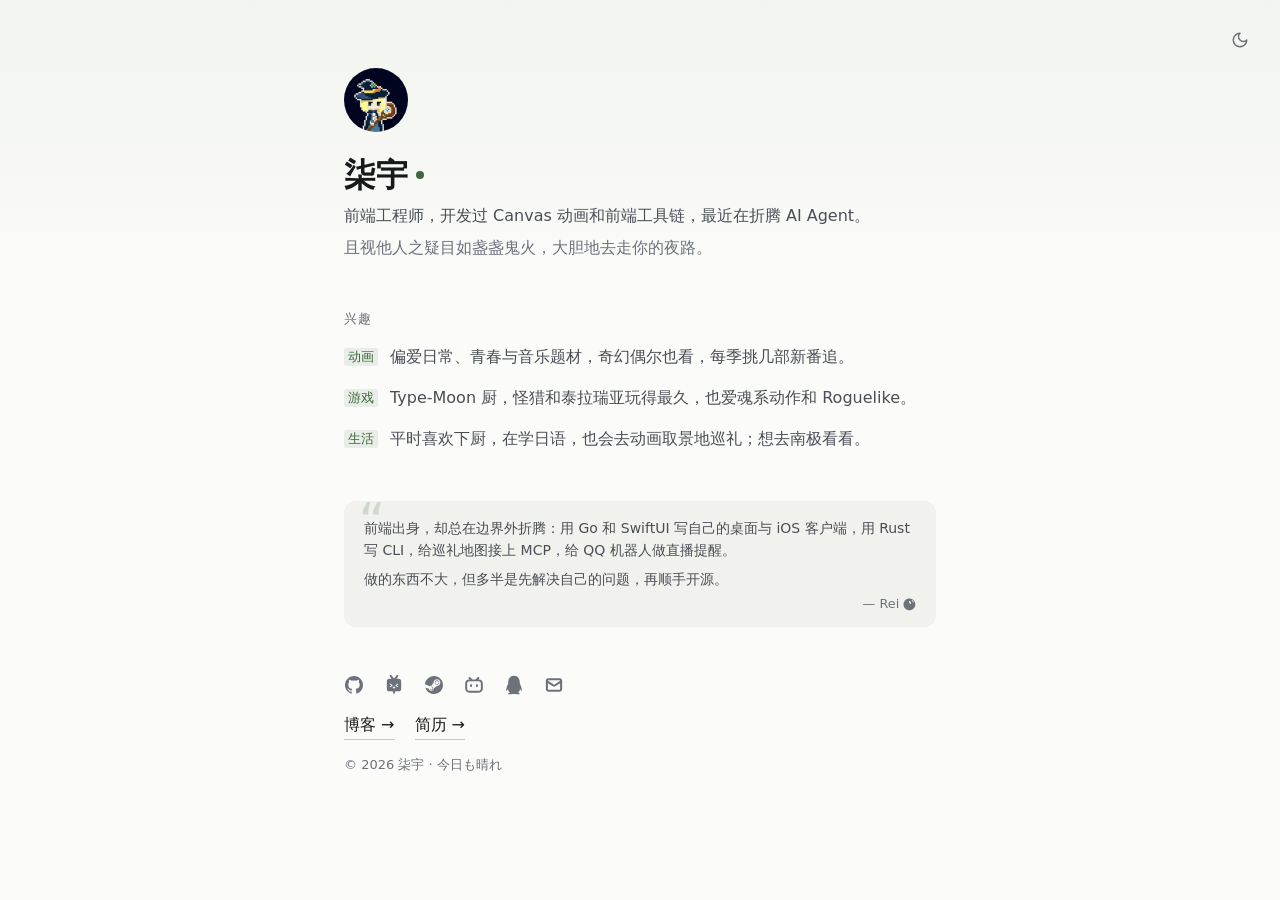
==== index.html @ 43c2dba2 "Sample the page bottom color for the iOS toolbar. Safari paints the home-indicator area from the doc" ====
<!DOCTYPE html>
<html lang="zh-Hans">
  <head>
    <meta charset="UTF-8" />
    <meta name="viewport" content="width=device-width, initial-scale=1.0, viewport-fit=cover" />
    <meta name="theme-color" content="#f1f4ef" media="(prefers-color-scheme: light)" />
    <meta name="theme-color" content="#111214" media="(prefers-color-scheme: dark)" />
    <meta name="color-scheme" content="light dark" />
    <script>
      (function () {
        var theme;
        try { theme = localStorage.getItem("theme"); } catch (error) {}
        if (theme !== "light" && theme !== "dark") {
          theme = window.matchMedia("(prefers-color-scheme: light)").matches ? "light" : "dark";
        }
        var root = document.documentElement;
        root.dataset.theme = theme;
        root.style.colorScheme = theme;
        root.style.backgroundColor = theme === "light" ? "#fbfbf9" : "#111214";
        var themeColor = theme === "light" ? "#f1f4ef" : "#111214";
        var metas = document.querySelectorAll('meta[name="theme-color"]');
        for (var i = 0; i < metas.length; i++) {
          if (i === 0) {
            metas[i].setAttribute("content", themeColor);
            metas[i].removeAttribute("media");
          } else {
            metas[i].parentNode.removeChild(metas[i]);
          }
        }
      })();
    </script>
    <title>柒宇</title>
    <meta name="description" content="柒宇，前端工程师。开发过 Canvas 动画和前端工具链，最近在折腾 AI Agent。" />
    <link rel="canonical" href="https://qiyuor2.me/" />
    <meta property="og:title" content="柒宇" />
    <meta property="og:site_name" content="柒宇" />
    <meta property="og:locale" content="zh_CN" />
    <meta property="og:description" content="柒宇，前端工程师。开发过 Canvas 动画和前端工具链，最近在折腾 AI Agent。" />
    <meta property="og:type" content="website" />
    <meta property="og:url" content="https://qiyuor2.me/" />
    <meta property="og:image" content="https://qiyuor2.me/avatar.webp" />
    <meta name="twitter:card" content="summary" />
    <meta name="twitter:title" content="柒宇" />
    <meta name="twitter:description" content="柒宇，前端工程师。开发过 Canvas 动画和前端工具链，最近在折腾 AI Agent。" />
    <script type="application/ld+json">
      {
        "@context": "https://schema.org",
        "@type": "Person",
        "name": "柒宇",
        "description": "柒宇，前端工程师。开发过 Canvas 动画和前端工具链，最近在折腾 AI Agent。",
        "url": "https://qiyuor2.me/",
        "image": "https://qiyuor2.me/avatar.webp",
        "sameAs": [
          "https://github.com/QiYuOr2",
          "https://blog.qiyuor2.me/",
          "https://bgm.tv/user/qiyuor2",
          "https://steamcommunity.com/id/qiyuor2/"
        ]
      }
    </script>
    <link rel="icon" href="/favicon.ico" sizes="any" />
    <link rel="icon" href="/favicon.svg" type="image/svg+xml" />
    <link rel="icon" href="/favicon-96x96.png" type="image/png" sizes="96x96" />
    <link rel="apple-touch-icon" href="/apple-touch-icon.png" />
    <link rel="manifest" href="/site.webmanifest" />
    <link rel="stylesheet" href="/style.css?v=13c25fbd" />
  </head>
  <body class="home">
    <a class="skip" href="#content">跳到内容</a>
    <button type="button" class="theme" id="theme-toggle" aria-label="切换颜色">
      <svg class="moon" viewBox="0 0 24 24" fill="none" stroke="currentColor" stroke-width="2" stroke-linecap="round" stroke-linejoin="round" aria-hidden="true"><path d="M12 3a6 6 0 0 0 9 9 9 9 0 1 1-9-9Z"/></svg>
      <svg class="sun" viewBox="0 0 24 24" fill="none" stroke="currentColor" stroke-width="2" stroke-linecap="round" stroke-linejoin="round" aria-hidden="true"><circle cx="12" cy="12" r="4"/><path d="M12 2v2M12 20v2M4.93 4.93l1.41 1.41M17.66 17.66l1.41 1.41M2 12h2M20 12h2M6.34 17.66l-1.41 1.41M19.07 4.93l-1.41 1.41"/></svg>
    </button>
    <main id="content">
      <header class="rise d1">
        <img class="avatar" src="/avatar.webp" width="64" height="64" alt="" />
        <h1 class="title">
          <span class="title-row">
            <button type="button" class="name" id="name-btn" aria-expanded="false" aria-controls="witch-note">柒宇</button>
            <span class="dot" aria-hidden="true"></span>
          </span>
          <span class="witch" id="witch-note" aria-hidden="true">暗之魔女 · 柒宇。半精灵，擅长水与冰魔法，经营一间酒馆。</span>
        </h1>
        <p class="intro">前端工程师，开发过 Canvas 动画和前端工具链，最近在折腾 AI Agent。</p>
        <p class="motto">且视他人之疑目如盏盏鬼火，大胆地去走你<span class="nw">的夜路。</span></p>
      </header>

      <section class="block rise d2" aria-labelledby="like-title">
        <h2 id="like-title">兴趣</h2>
        <div class="lines">
          <p><span class="pill">动画</span><span>偏爱日常、青春与音乐题材，奇幻偶尔也看，每季挑几部<span class="nw">新番追。</span></span></p>
          <p><span class="pill">游戏</span><span>Type-Moon 厨，怪猎和泰拉瑞亚玩得最久，也爱魂系动作和 Roguelike。</span></p>
          <p><span class="pill">生活</span><span>平时喜欢下厨，在学日语，也会去动画取景地巡礼；想去<span class="nw">南极看看。</span></span></p>
        </div>
      </section>

      <figure class="remark block rise d3">
        <blockquote>
          <p>前端出身，却总在边界外折腾：用 Go 和 SwiftUI 写自己的桌面与 iOS 客户端，用 Rust 写 CLI，给巡礼地图接上 MCP，给 QQ 机器人做<span class="nw">直播提醒。</span></p>
          <p>做的东西不大，但多半是先解决自己的问题，再<span class="nw">顺手开源。</span></p>
        </blockquote>
        <figcaption><span class="sig">— Rei<svg class="grok" role="img" aria-label="Grok Bot" title="Grok Bot" viewBox="-9.94 -9.94 248.41 248.41" width="1em" height="1em"><path fill="currentColor" fill-rule="evenodd" d="M228.54 114.27L228.3 106.8L227.56 99.36L226.35 91.98L224.65 84.7L222.48 77.54L219.84 70.54L216.76 63.73L213.23 57.14L209.28 50.79L204.93 44.71L200.18 38.93L195.07 33.47L189.61 28.36L183.83 23.61L177.76 19.26L171.41 15.31L164.81 11.78L158 8.7L151 6.06L143.85 3.89L136.56 2.2L129.19 0.98L121.74 0.24L114.27 0L106.8 0.24L99.36 0.98L91.98 2.2L84.7 3.89L77.54 6.06L70.54 8.7L63.73 11.78L57.14 15.31L50.79 19.26L44.71 23.61L38.93 28.36L33.47 33.47L28.36 38.93L23.61 44.71L19.26 50.79L15.31 57.14L11.78 63.73L8.7 70.54L6.06 77.54L3.89 84.7L2.2 91.98L0.98 99.36L0.24 106.8L0 114.27L0.24 121.74L0.98 129.19L2.2 136.56L3.89 143.85L6.06 151L8.7 158L11.78 164.81L15.31 171.41L19.26 177.76L23.61 183.83L28.36 189.61L33.47 195.07L38.93 200.18L44.71 204.93L50.79 209.28L57.14 213.23L63.73 216.76L70.54 219.84L77.54 222.48L84.7 224.65L91.98 226.35L99.36 227.56L106.8 228.3L114.27 228.54L121.74 228.3L129.19 227.56L136.56 226.35L143.85 224.65L151 222.48L158 219.84L164.81 216.76L171.41 213.23L177.76 209.28L183.83 204.93L189.61 200.18L195.07 195.07L200.18 189.61L204.93 183.83L209.28 177.76L213.23 171.41L216.76 164.81L219.84 158L222.48 151L224.65 143.85L226.35 136.56L227.56 129.19L228.3 121.74Z M117.27 48.29L120.55 48.54L123.71 49.36L126.68 50.73L129.27 52.71L131.35 55.19L133.04 57.99L134.50 60.90L135.93 63.83L137.35 66.77L138.75 69.70L140.14 72.65L141.49 75.62L142.81 78.60L144.09 81.60L145.33 84.61L146.51 87.65L147.37 90.80L147.52 94.05L146.87 97.26L145.41 100.21L143.25 102.69L140.54 104.57L137.47 105.77L134.21 106.24L130.95 105.98L127.83 105.02L124.98 103.43L122.53 101.27L120.59 98.66L119.08 95.78L117.80 92.79L116.55 89.77L115.26 86.77L113.95 83.80L112.60 80.82L111.24 77.87L109.85 74.92L108.43 71.98L106.90 69.10L105.43 66.20L104.26 63.16L103.83 59.93L104.36 56.70L105.83 53.77L108.06 51.34L110.86 49.63L114.00 48.62Z M163.02 26.08L165.72 26.76L168.34 27.92L170.83 29.45L173.19 31.24L175.38 33.27L177.38 35.49L179.22 37.86L180.93 40.30L182.60 42.80L184.23 45.29L185.85 47.81L187.43 50.34L188.95 52.90L190.46 55.47L191.91 58.07L193.32 60.68L194.68 63.31L195.99 65.97L197.07 68.69L197.74 71.48L197.94 74.25L197.38 76.81L195.69 78.59L193.17 79.03L190.48 78.45L187.88 77.20L185.48 75.49L183.30 73.47L181.37 71.18L179.69 68.70L178.21 66.13L176.82 63.51L175.43 60.87L174.01 58.26L172.56 55.67L171.07 53.10L169.53 50.54L167.97 48.00L166.36 45.48L164.72 42.98L163.04 40.51L161.32 38.06L159.68 35.56L158.39 32.90L157.79 30.12L158.41 27.61L160.40 26.20Z"/></svg></span></figcaption>
      </figure>

      <div class="rise d4">
        <nav class="social block" aria-label="联系方式">
        <a href="https://github.com/QiYuOr2" aria-label="GitHub" title="GitHub"><svg viewBox="-1.30 -1.08 26.60 26.60" aria-hidden="true" width="20" height="20"><path fill="currentColor" d="M12 .297c-6.63 0-12 5.373-12 12 0 5.303 3.438 9.8 8.205 11.385.6.113.82-.258.82-.577 0-.285-.01-1.04-.015-2.04-3.338.724-4.042-1.61-4.042-1.61C4.422 18.07 3.633 17.7 3.633 17.7c-1.087-.744.084-.729.084-.729 1.205.084 1.838 1.236 1.838 1.236 1.07 1.835 2.809 1.305 3.495.998.108-.776.417-1.305.76-1.605-2.665-.3-5.466-1.332-5.466-5.93 0-1.31.465-2.38 1.235-3.22-.135-.303-.54-1.523.105-3.176 0 0 1.005-.322 3.3 1.23.96-.267 1.98-.399 3-.405 1.02.006 2.04.138 3 .405 2.28-1.552 3.285-1.23 3.285-1.23.645 1.653.24 2.873.12 3.176.765.84 1.23 1.91 1.23 3.22 0 4.61-2.805 5.625-5.475 5.92.42.36.81 1.096.81 2.22 0 1.606-.015 2.896-.015 3.286 0 .315.21.69.825.57C20.565 22.092 24 17.592 24 12.297c0-6.627-5.373-12-12-12"/></svg></a>
        <a href="https://bgm.tv/user/qiyuor2" aria-label="Bangumi" title="Bangumi"><svg viewBox="2.25 1.58 19.50 19.50" aria-hidden="true" width="20" height="20">
  <path fill="currentColor" fill-rule="evenodd" d="M8.15 1.7a.9.9 0 0 1 1.25.16L12 5.05l2.6-3.19a.9.9 0 0 1 1.41 1.12L14.35 5.3h2.15A2.5 2.5 0 0 1 19 7.8v7.1a2.5 2.5 0 0 1-2.5 2.5h-3.15L12 20.85 10.65 17.4H7.5A2.5 2.5 0 0 1 5 14.9V7.8a2.5 2.5 0 0 1 2.5-2.5h2.15L7.99 2.98a.9.9 0 0 1 .16-1.28ZM7.55 10.15 9.35 11.7 7.55 13.25h1.35L10.7 11.7 8.9 10.15H7.55Zm7.55 0L13.3 11.7l1.8 1.55h1.35L14.65 11.7l1.8-1.55H15.1ZM10.55 13.15h2.9L12 15.35l-1.45-2.2Z"/>
</svg></a>
        <a href="https://steamcommunity.com/id/qiyuor2/" aria-label="Steam" title="Steam"><svg viewBox="-1.30 -1.19 26.60 26.60" aria-hidden="true" width="20" height="20"><path fill="currentColor" d="M11.979 0C5.678 0 .511 4.86.022 11.037l6.432 2.658c.545-.371 1.203-.59 1.912-.59.063 0 .125.004.188.006l2.861-4.142V8.91c0-2.495 2.028-4.524 4.524-4.524 2.494 0 4.524 2.031 4.524 4.527s-2.03 4.525-4.524 4.525h-.105l-4.076 2.911c0 .052.004.105.004.159 0 1.875-1.515 3.396-3.39 3.396-1.635 0-3.016-1.173-3.331-2.727L.436 15.27C1.862 20.307 6.486 24 11.979 24c6.627 0 11.999-5.373 11.999-12S18.605 0 11.979 0zM7.54 18.21l-1.473-.61c.262.543.714.999 1.314 1.25 1.297.539 2.793-.076 3.332-1.375.263-.63.264-1.319.005-1.949s-.75-1.121-1.377-1.383c-.624-.26-1.29-.249-1.878-.03l1.523.63c.956.4 1.409 1.5 1.009 2.455-.397.957-1.497 1.41-2.454 1.012H7.54zm11.415-9.303c0-1.662-1.353-3.015-3.015-3.015-1.665 0-3.015 1.353-3.015 3.015 0 1.665 1.35 3.015 3.015 3.015 1.663 0 3.015-1.35 3.015-3.015zm-5.273-.005c0-1.252 1.013-2.266 2.265-2.266 1.249 0 2.266 1.014 2.266 2.266 0 1.251-1.017 2.265-2.266 2.265-1.253 0-2.265-1.014-2.265-2.265z"/></svg></a>
        <a href="https://space.bilibili.com/10980643" aria-label="Bilibili" title="Bilibili"><svg viewBox="-1.64 -1.41 27.27 27.27" aria-hidden="true" width="20" height="20"><path fill="currentColor" d="M17.813 4.653h.854c1.51.054 2.769.578 3.773 1.574 1.004.995 1.524 2.249 1.56 3.76v7.36c-.036 1.51-.556 2.769-1.56 3.773s-2.262 1.524-3.773 1.56H5.333c-1.51-.036-2.769-.556-3.773-1.56S.036 18.858 0 17.347v-7.36c.036-1.511.556-2.765 1.56-3.76 1.004-.996 2.262-1.52 3.773-1.574h.774l-1.174-1.12a1.234 1.234 0 0 1-.373-.906c0-.356.124-.658.373-.907l.027-.027c.267-.249.573-.373.92-.373.347 0 .653.124.92.373L9.653 4.44c.071.071.134.142.187.213h4.267a.836.836 0 0 1 .16-.213l2.853-2.747c.267-.249.573-.373.92-.373.347 0 .662.151.929.4.267.249.391.551.391.907 0 .355-.124.657-.373.906zM5.333 7.24c-.746.018-1.373.276-1.88.773-.506.498-.769 1.13-.786 1.894v7.52c.017.764.28 1.395.786 1.893.507.498 1.134.756 1.88.773h13.334c.746-.017 1.373-.275 1.88-.773.506-.498.769-1.129.786-1.893v-7.52c-.017-.765-.28-1.396-.786-1.894-.507-.497-1.134-.755-1.88-.773zM8 11.107c.373 0 .684.124.933.373.25.249.383.569.4.96v1.173c-.017.391-.15.711-.4.96-.249.25-.56.374-.933.374s-.684-.125-.933-.374c-.25-.249-.383-.569-.4-.96V12.44c0-.373.129-.689.386-.947.258-.257.574-.386.947-.386zm8 0c.373 0 .684.124.933.373.25.249.383.569.4.96v1.173c-.017.391-.15.711-.4.96-.249.25-.56.374-.933.374s-.684-.125-.933-.374c-.25-.249-.383-.569-.4-.96V12.44c.017-.391.15-.711.4-.96.249-.249.56-.373.933-.373Z"/></svg></a>
        <a href="http://wpa.qq.com/msgrd?v=3&amp;uin=1176281967&amp;site=qq&amp;menu=yes" aria-label="QQ" title="QQ"><svg viewBox="-0.92 -0.81 25.84 25.84" aria-hidden="true" width="20" height="20"><path fill="currentColor" d="M21.395 15.035a40 40 0 0 0-.803-2.264l-1.079-2.695c.001-.032.014-.562.014-.836C19.526 4.632 17.351 0 12 0S4.474 4.632 4.474 9.241c0 .274.013.804.014.836l-1.08 2.695a39 39 0 0 0-.802 2.264c-1.021 3.283-.69 4.643-.438 4.673.54.065 2.103-2.472 2.103-2.472 0 1.469.756 3.387 2.394 4.771-.612.188-1.363.479-1.845.835-.434.32-.379.646-.301.778.343.578 5.883.369 7.482.189 1.6.18 7.14.389 7.483-.189.078-.132.132-.458-.301-.778-.483-.356-1.233-.646-1.846-.836 1.637-1.384 2.393-3.302 2.393-4.771 0 0 1.563 2.537 2.103 2.472.251-.03.581-1.39-.438-4.673"/></svg></a>
        <a href="mailto:qiyuor2@gmail.com" aria-label="邮箱" title="邮箱"><svg viewBox="-2.05 -2.05 28.10 28.10" fill="none" stroke="currentColor" stroke-width="2.9" stroke-linecap="round" stroke-linejoin="round" aria-hidden="true" width="20" height="20"><rect width="20" height="16" x="2" y="4" rx="2"/><path d="m22 7-8.97 5.7a1.94 1.94 0 0 1-2.06 0L2 7"/></svg></a>
        </nav>
        <p class="to-resume"><a href="https://blog.qiyuor2.me/">博客 <span class="go" aria-hidden="true">→</span></a><a href="/resume">简历 <span class="go" aria-hidden="true">→</span></a></p>
      </div>

      <footer class="colophon">© 2026 柒宇 · 今日も晴れ</footer>
    </main>
    <script src="/theme.js?v=01987bfe"></script>
    <script>
      (function () {
        var btn = document.getElementById("name-btn");
        var note = document.getElementById("witch-note");
        if (!btn || !note) return;
        btn.addEventListener("click", function () {
          var open = btn.getAttribute("aria-expanded") !== "true";
          btn.setAttribute("aria-expanded", open ? "true" : "false");
          note.setAttribute("aria-hidden", open ? "false" : "true");
        });
      })();
    </script>
  </body>
</html>
---- style.css ----
:root {
  color-scheme: light dark;
  --bg: #fbfbf9;
  --bg-top: #f1f4ef;
  --fg-deep: #18191b;
  --fg: #4a4e55;
  --fg-muted: #6c717a;
  --fg-faint: #c4c7cc;
  --surface: #f1f1ee;
  --accent: #3b693d;
  --accent-soft: #3b693d1f;
  --font-sans: ui-sans-serif, system-ui, -apple-system, "Segoe UI", Roboto,
    "PingFang SC", "Hiragino Sans GB", "Microsoft YaHei", "Noto Sans CJK SC",
    "Source Han Sans SC", sans-serif, "Apple Color Emoji", "Segoe UI Emoji",
    "Segoe UI Symbol", "Noto Color Emoji";
  --font-mono: ui-monospace, "SF Mono", "Cascadia Code", "JetBrains Mono",
    Consolas, monospace;
  --section: 48px;
}

[data-theme="dark"] {
  color-scheme: dark;
  --bg: #111214;
  --bg-top: #111214;
  --fg-deep: #ececee;
  --fg: #b4b8bf;
  --fg-muted: #7d828b;
  --fg-faint: #3a3d42;
  --surface: #1b1d20;
  --accent: #6fa776;
  --accent-soft: #6fa77633;
}

@media (prefers-color-scheme: dark) {
  :root:not([data-theme="light"]) {
    color-scheme: dark;
    --bg: #111214;
    --bg-top: #111214;
    --fg-deep: #ececee;
    --fg: #b4b8bf;
    --fg-muted: #7d828b;
    --fg-faint: #3a3d42;
    --surface: #1b1d20;
    --accent: #6fa776;
    --accent-soft: #6fa77633;
  }
}

* {
  box-sizing: border-box;
}

html {
  background-color: var(--bg);
  background-image: none;
  min-height: 100%;
  text-rendering: optimizeLegibility;
  -webkit-font-smoothing: antialiased;
}

body {
  margin: 0;
  min-height: 100vh;
  min-height: 100dvh;
  padding:
    env(safe-area-inset-top)
    env(safe-area-inset-right)
    env(safe-area-inset-bottom)
    env(safe-area-inset-left);
  background-color: var(--bg);
  background-image: none;
  color: var(--fg);
  font-family: var(--font-sans);
  font-size: 16px;
  font-weight: 400;
  line-height: 1.75;
  position: relative;
  z-index: 0;
}

body::before {
  content: "";
  position: fixed;
  z-index: -1;
  left: 0;
  right: 0;
  top: calc(-100px - env(safe-area-inset-top));
  bottom: calc(-100px - env(safe-area-inset-bottom));
  pointer-events: none;
  background-color: var(--bg);
  background-image: linear-gradient(
    to bottom,
    var(--bg-top) 0,
    var(--bg-top) calc(100px + env(safe-area-inset-top)),
    var(--bg) calc(380px + env(safe-area-inset-top))
  );
  background-repeat: no-repeat;
}

h1,
h2,
h3,
p,
figure,
blockquote,
ul,
ol {
  margin: 0;
  padding: 0;
}

ul,
ol {
  list-style: none;
}

h1,
h2,
h3,
button {
  font-family: inherit;
}

button {
  border-style: none;
  background: none;
  color: inherit;
  padding: 0;
  cursor: pointer;
}

img {
  border-style: none;
  max-width: 100%;
}

::selection {
  background: var(--accent);
  color: var(--bg);
}

:focus:not(:focus-visible) {
  outline: none;
}

:focus-visible {
  outline: 2px solid var(--accent);
  outline-offset: 3px;
  border-radius: 4px;
}

a {
  color: var(--fg-deep);
  text-decoration: none;
  border-bottom: 1px solid var(--fg-faint);
  transition: border-bottom-color 0.2s;
}

a:hover {
  border-bottom-color: var(--accent);
}

a svg {
  width: 18px;
  height: 18px;
}

.ext {
  display: inline-block;
  width: 12px;
  height: 12px;
  margin-left: 2px;
  color: var(--fg-muted);
  vertical-align: -1px;
}

.skip {
  position: absolute;
  left: calc(24px + env(safe-area-inset-left));
  top: env(safe-area-inset-top);
  z-index: 3;
  padding: 8px 12px;
  background: var(--bg);
  color: var(--fg-deep);
  transform: translateY(-120%);
}

.skip:focus {
  transform: none;
}

.theme {
  position: absolute;
  top: calc(24px + env(safe-area-inset-top));
  right: calc(24px + env(safe-area-inset-right));
  z-index: 3;
  display: grid;
  place-items: center;
  width: 32px;
  height: 32px;
  border-radius: 8px;
  color: var(--fg-muted);
}

.theme:hover {
  background: var(--surface);
}

.theme svg {
  width: 18px;
  height: 18px;
  display: block;
}

[data-theme="light"] .theme .sun,
[data-theme="dark"] .theme .moon {
  display: none;
}

main {
  width: min(640px, 100%);
  margin: 0 auto;
  padding: 64px 24px;
}

.home main {
  padding-top: 68px;
  padding-bottom: 24px;
}

.home {
  --section: 48px;
}

.home .intro {
  margin-top: 8px;
}

.home .motto {
  margin-top: 4px;
}

.home .lines p + p {
  margin-top: 13px;
}

.home h2 {
  margin-bottom: 14px;
}

.nw {
  white-space: nowrap;
}

.home .to-resume {
  margin-top: 16px;
}

.home .colophon {
  margin-top: 16px;
}

.avatar {
  display: block;
  width: 64px;
  height: 64px;
  margin-bottom: 24px;
  border-radius: 50%;
  object-fit: cover;
}

.title {
  color: var(--fg-deep);
  font-size: 32px;
  font-weight: 700;
  line-height: 1.2;
}

.title-row {
  display: inline-flex;
  align-items: center;
  gap: 8px;
}

.dot {
  width: 8px;
  height: 8px;
  border-radius: 50%;
  background: var(--accent);
  flex: none;
}

.name {
  color: inherit;
  font: inherit;
  letter-spacing: inherit;
}

.witch {
  display: block;
  height: 0;
  overflow: hidden;
  opacity: 0;
  color: var(--fg-muted);
  font-size: 14px;
  font-weight: 400;
  line-height: 1.6;
}

.title:hover .witch,
.title:focus-within .witch,
.title:has([aria-expanded="true"]) .witch {
  height: auto;
  margin-top: 8px;
  opacity: 1;
}

.intro {
  margin-top: 12px;
  color: var(--fg);
}

.motto {
  margin-top: 8px;
  color: var(--fg-muted);
}

.block {
  margin-top: var(--section);
}

h2,
.label {
  margin-bottom: 12px;
  color: var(--fg-muted);
  font-size: 13px;
  font-weight: 500;
  line-height: 1.4;
  letter-spacing: 0.04em;
}

.lines p {
  display: grid;
  grid-template-columns: auto minmax(0, 1fr);
  column-gap: 12px;
  align-items: start;
  line-height: 1.75;
}

.lines p + p {
  margin-top: 8px;
}

.lines .pill {
  display: inline-block;
  justify-self: start;
  align-self: start;
  margin-top: 5px;
  padding: 1px 4px;
  border-radius: 2px;
  background: #3b693d17;
  color: #3b693d;
  font-size: 13px;
  font-weight: 500;
  line-height: 1.3;
}

[data-theme="dark"] .lines .pill {
  background: #6fa7762e;
  color: #6fa776;
}

.remark {
  position: relative;
  padding: 16px 20px;
  border-radius: 12px;
  background: var(--surface);
  color: var(--fg);
  font-size: 14px;
  line-height: 1.6;
}

.remark::before {
  content: "“";
  position: absolute;
  top: -0.08em;
  left: 0.28em;
  color: var(--accent);
  opacity: 0.18;
  font-size: 3.25rem;
  line-height: 1;
  pointer-events: none;
  user-select: none;
}

.remark p {
  line-break: strict;
  text-spacing-trim: space-all;
  hanging-punctuation: first last;
}

.remark p + p {
  margin-top: 0.45em;
}

.remark figcaption {
  margin-top: 8px;
  color: var(--fg-muted);
  font-family: inherit;
  font-size: 0.8rem;
  line-height: 1;
  text-align: right;
}

.remark .sig {
  display: inline-flex;
  align-items: center;
  gap: 4px;
}

.remark .grok {
  display: block;
  width: 1em;
  height: 1em;
  flex: none;
  color: inherit;
}

.social {
  display: flex;
  flex-wrap: wrap;
  align-items: center;
  gap: 20px;
}

.social a {
  position: relative;
  display: grid;
  place-items: center;
  width: 20px;
  height: 20px;
  color: var(--fg-muted);
  border-bottom-style: none;
  line-height: 0;
  transition: color 0.2s;
}

.social a::after {
  content: "";
  position: absolute;
  inset: -8px;
}

.social a:hover {
  color: var(--fg-deep);
}

.social svg {
  width: 20px;
  height: 20px;
  display: block;
}

.to-resume {
  display: flex;
  flex-wrap: wrap;
  align-items: baseline;
  gap: 8px 20px;
  margin-top: 24px;
}

.go {
  display: inline-block;
}

.backline {
  margin-bottom: 16px;
}

.resume {
  --section: 60px;
}

.resume .mast {
  margin-bottom: var(--section);
}

.resume .mast-name {
  color: var(--fg-deep);
  font-size: 32px;
  font-weight: 700;
  line-height: 1.2;
}

.resume .role {
  margin-top: 6px;
  color: var(--fg);
  font-size: 16px;
  line-height: 1.5;
}

.resume .section-head {
  display: flex;
  align-items: center;
  gap: 8px;
  margin-bottom: 16px;
}

.resume .section h2 {
  display: flex;
  align-items: center;
  gap: 8px;
  margin-bottom: 16px;
  font-size: 12px;
  font-weight: 600;
  letter-spacing: 0.16em;
}

.resume .section-head h2 {
  margin-bottom: 0;
}

.resume .hint {
  margin: 0;
  color: var(--fg-muted);
  font-size: 12px;
  font-weight: 400;
  line-height: 1.4;
}

.resume .section h2::before {
  content: "";
  width: 6px;
  height: 6px;
  border-radius: 50%;
  background: var(--accent);
  flex: none;
}

.page-title {
  margin-bottom: var(--section);
  color: var(--fg-deep);
  font-size: 24px;
  font-weight: 700;
  line-height: 1.3;
}

.section + .section {
  margin-top: var(--section);
}

.chips {
  display: flex;
  flex-wrap: wrap;
  gap: 8px;
}

.chips li {
  display: inline-flex;
  align-items: center;
  gap: 6px;
  padding: 3px 10px;
  border-radius: 6px;
  background: var(--surface);
  color: var(--fg);
  font-size: 14px;
  line-height: 1.6;
}

.mark {
  width: 14px;
  height: 14px;
  flex: none;
  color: var(--brand, currentColor);
}

[data-theme="dark"] .mark.ink {
  color: inherit;
}

.item + .item {
  margin-top: 20px;
}

.item-head {
  display: flex;
  align-items: baseline;
  justify-content: space-between;
  gap: 16px;
}

.item h3 {
  flex: 1;
  min-width: 0;
  color: var(--fg-deep);
  font-size: 16px;
  font-weight: 600;
  line-height: 1.5;
}

.item h3 a {
  font-weight: inherit;
}

.item time {
  flex: none;
  color: var(--fg-muted);
  font-family: var(--font-mono);
  font-size: 13px;
  font-variant-numeric: tabular-nums;
  line-height: 1.4;
  white-space: nowrap;
}

.item-desc,
.item-meta {
  margin-top: 4px;
  font-size: 14px;
  line-height: 1.65;
  line-break: strict;
}

.item-desc {
  color: var(--fg);
}

.item-meta {
  color: var(--fg-muted);
  font-size: 13px;
}

.points {
  margin-top: 12px;
}

.points li {
  position: relative;
  margin-top: 8px;
  padding-left: 14px;
  color: var(--fg);
  font-size: 14px;
  line-height: 1.65;
  line-break: strict;
}

.points li::before {
  content: "·";
  position: absolute;
  left: 0;
  color: var(--fg-faint);
}

.points.scan li {
  display: grid;
  grid-template-columns: 6em minmax(0, 1fr);
  column-gap: 12px;
  align-items: baseline;
}

.points.scan .k {
  color: var(--fg-deep);
  font-weight: 600;
  white-space: nowrap;
}

.more {
  margin-top: 24px;
}

.miss .intro {
  margin-top: 12px;
}

.miss .backline {
  margin-top: 24px;
  margin-bottom: 0;
}

.colophon {
  margin-top: var(--section);
  color: var(--fg-muted);
  font-size: 13px;
  line-height: 1.4;
}

::view-transition-old(root),
::view-transition-new(root) {
  animation: none;
  mix-blend-mode: normal;
}

::view-transition-old(root) {
  z-index: 1;
}

::view-transition-new(root) {
  z-index: 2;
}

@media (prefers-reduced-motion: no-preference) {
  .avatar {
    transition: transform 200ms ease;
  }

  .avatar:hover {
    transform: rotate(-6deg);
  }

  .go {
    transition: transform 0.2s;
  }

  .to-resume a:hover .go {
    transform: translateX(2px);
  }

  .home .rise {
    animation: rise 400ms ease both;
  }

  .home .rise.d2 {
    animation-delay: 60ms;
  }

  .home .rise.d3 {
    animation-delay: 120ms;
  }

  .home .rise.d4 {
    animation-delay: 180ms;
  }
}

@keyframes rise {
  from {
    opacity: 0;
    transform: translateY(8px);
  }

  to {
    opacity: 1;
    transform: translateY(0);
  }
}

@media (max-width: 480px) {
  main {
    padding-left: 20px;
    padding-right: 20px;
  }

  .home main {
    padding-top: 64px;
  }

  .home .lines p {
    column-gap: 10px;
  }

  .home .lines p + p {
    margin-top: 10px;
  }

  .home h2 {
    margin-bottom: 12px;
  }

  .title,
  .resume .mast-name {
    font-size: 28px;
  }

  .item-head {
    flex-direction: column;
    align-items: flex-start;
    gap: 4px;
  }
}

@media (prefers-reduced-motion: reduce) {
  .home .rise,
  .avatar,
  .go,
  a,
  .social a {
    animation: none;
    transition: none;
  }
}
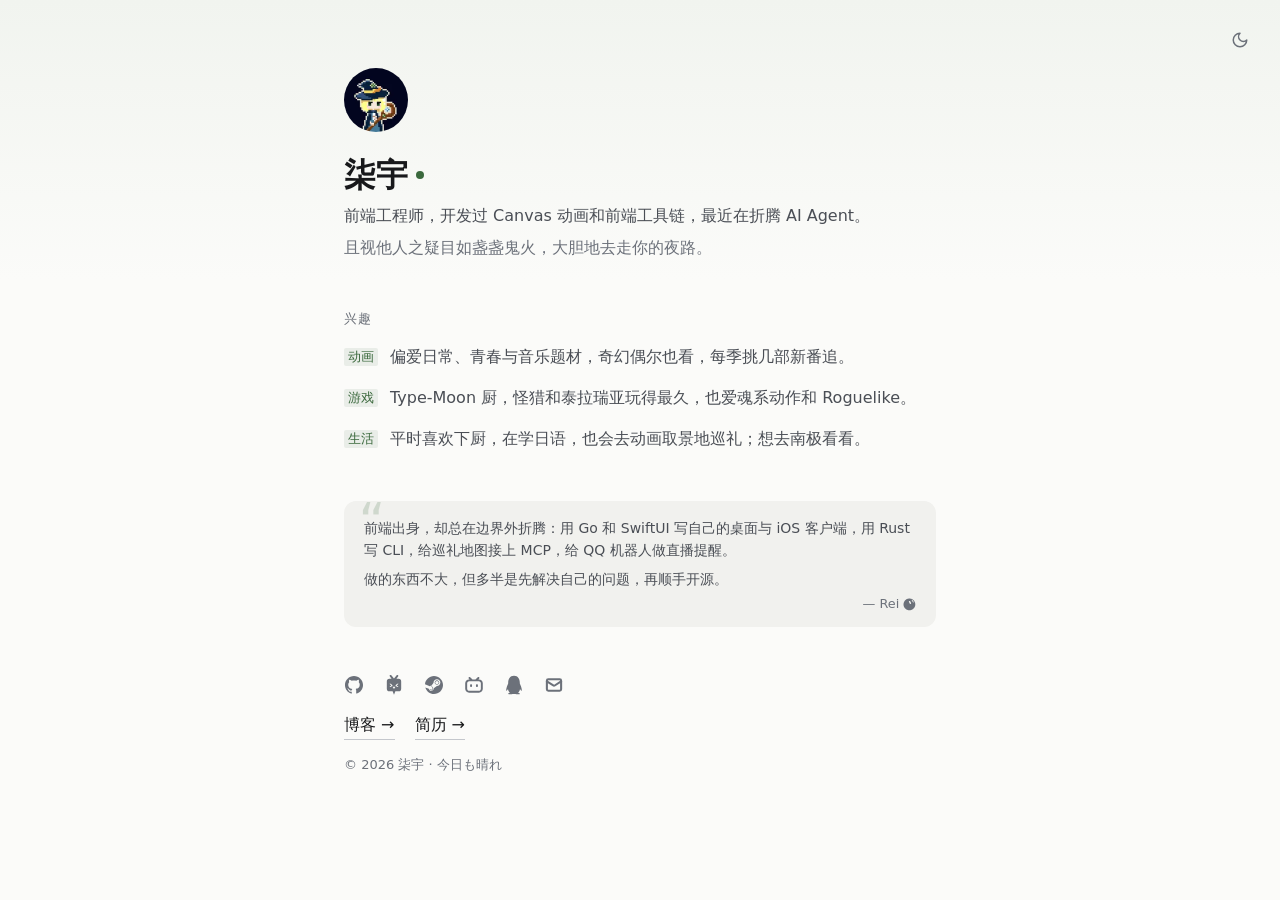
==== commit f1784c5e: "Paint the safe-area gradient on the root element. Co-authored-by: 七宇 <qiyuor2@gmail.com>" ====
--- a/index.html
+++ b/index.html
@@ -63,7 +63,7 @@
     <link rel="icon" href="/favicon-96x96.png" type="image/png" sizes="96x96" />
     <link rel="apple-touch-icon" href="/apple-touch-icon.png" />
     <link rel="manifest" href="/site.webmanifest" />
-    <link rel="stylesheet" href="/style.css?v=13c25fbd" />
+    <link rel="stylesheet" href="/style.css?v=a69ede21" />
   </head>
   <body class="home">
     <a class="skip" href="#content">跳到内容</a>
@@ -118,7 +118,7 @@
 
       <footer class="colophon">© 2026 柒宇 · 今日も晴れ</footer>
     </main>
-    <script src="/theme.js?v=01987bfe"></script>
+    <script src="/theme.js?v=4a898404"></script>
     <script>
       (function () {
         var btn = document.getElementById("name-btn");
--- a/style.css
+++ b/style.css
@@ -51,9 +51,15 @@
 }
 
 html {
-  background-color: var(--bg);
-  background-image: none;
   min-height: 100%;
+  background: linear-gradient(
+      to bottom,
+      var(--bg-top) 0,
+      var(--bg) 280px,
+      var(--bg) 100%
+    )
+    no-repeat,
+    var(--bg);
   text-rendering: optimizeLegibility;
   -webkit-font-smoothing: antialiased;
 }
@@ -61,40 +67,19 @@
 body {
   margin: 0;
   min-height: 100vh;
-  min-height: 100dvh;
+  min-height: 100svh;
   padding:
     env(safe-area-inset-top)
     env(safe-area-inset-right)
     env(safe-area-inset-bottom)
     env(safe-area-inset-left);
-  background-color: var(--bg);
-  background-image: none;
+  background: transparent;
   color: var(--fg);
   font-family: var(--font-sans);
   font-size: 16px;
   font-weight: 400;
   line-height: 1.75;
   position: relative;
-  z-index: 0;
-}
-
-body::before {
-  content: "";
-  position: fixed;
-  z-index: -1;
-  left: 0;
-  right: 0;
-  top: calc(-100px - env(safe-area-inset-top));
-  bottom: calc(-100px - env(safe-area-inset-bottom));
-  pointer-events: none;
-  background-color: var(--bg);
-  background-image: linear-gradient(
-    to bottom,
-    var(--bg-top) 0,
-    var(--bg-top) calc(100px + env(safe-area-inset-top)),
-    var(--bg) calc(380px + env(safe-area-inset-top))
-  );
-  background-repeat: no-repeat;
 }
 
 h1,
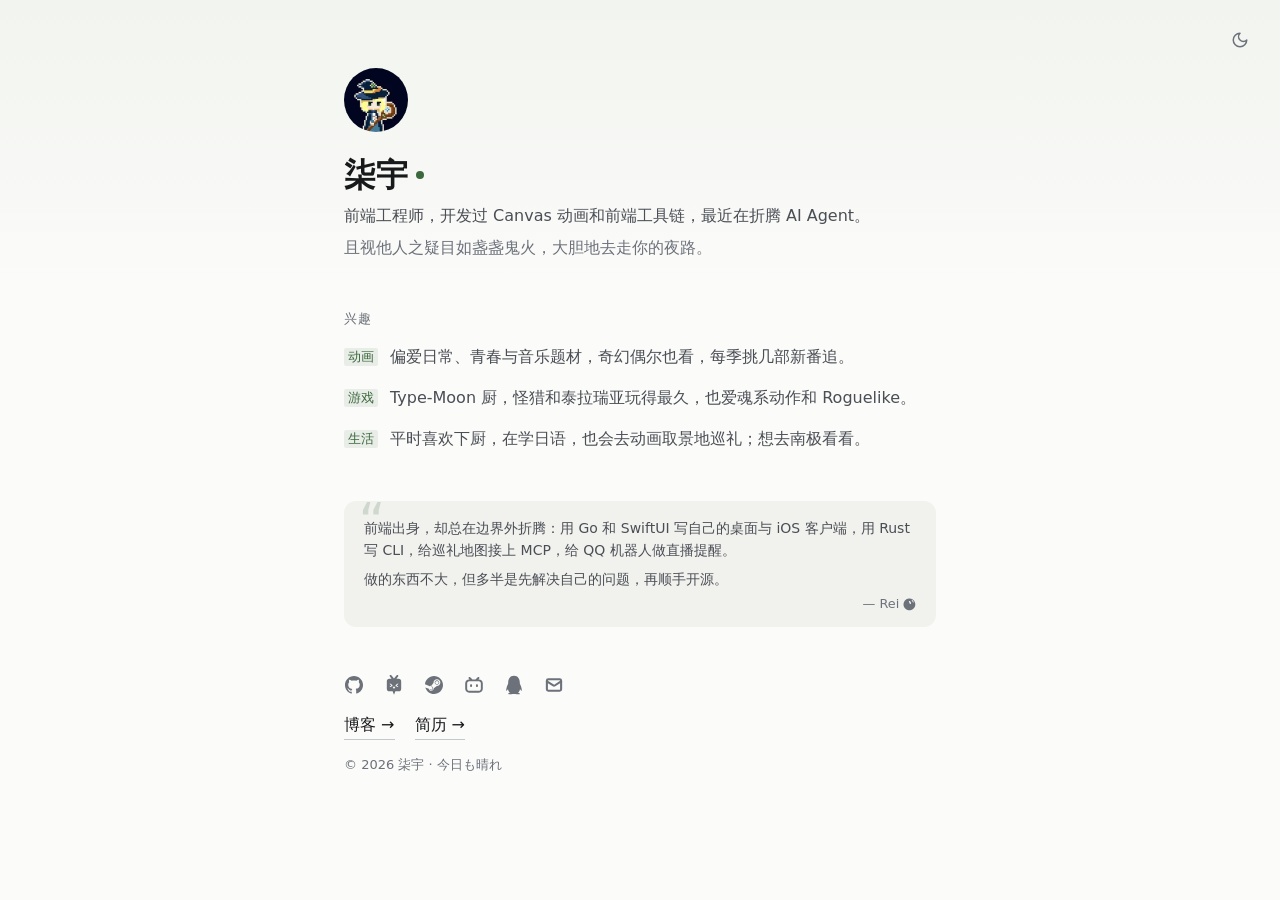
==== commit bb3b2d68: "Tint the iOS status bar with the gradient's top color. Co-authored-by: 七宇 <qiyuor2@gmail.com>" ====
--- a/index.html
+++ b/index.html
@@ -63,7 +63,7 @@
     <link rel="icon" href="/favicon-96x96.png" type="image/png" sizes="96x96" />
     <link rel="apple-touch-icon" href="/apple-touch-icon.png" />
     <link rel="manifest" href="/site.webmanifest" />
-    <link rel="stylesheet" href="/style.css?v=a69ede21" />
+    <link rel="stylesheet" href="/style.css?v=1ddd23cd" />
   </head>
   <body class="home">
     <a class="skip" href="#content">跳到内容</a>
@@ -75,11 +75,7 @@
       <header class="rise d1">
         <img class="avatar" src="/avatar.webp" width="64" height="64" alt="" />
         <h1 class="title">
-          <span class="title-row">
-            <button type="button" class="name" id="name-btn" aria-expanded="false" aria-controls="witch-note">柒宇</button>
-            <span class="dot" aria-hidden="true"></span>
-          </span>
-          <span class="witch" id="witch-note" aria-hidden="true">暗之魔女 · 柒宇。半精灵，擅长水与冰魔法，经营一间酒馆。</span>
+          <span class="title-row">柒宇<span class="dot" aria-hidden="true"></span></span>
         </h1>
         <p class="intro">前端工程师，开发过 Canvas 动画和前端工具链，最近在折腾 AI Agent。</p>
         <p class="motto">且视他人之疑目如盏盏鬼火，大胆地去走你<span class="nw">的夜路。</span></p>
@@ -119,17 +115,5 @@
       <footer class="colophon">© 2026 柒宇 · 今日も晴れ</footer>
     </main>
     <script src="/theme.js?v=4a898404"></script>
-    <script>
-      (function () {
-        var btn = document.getElementById("name-btn");
-        var note = document.getElementById("witch-note");
-        if (!btn || !note) return;
-        btn.addEventListener("click", function () {
-          var open = btn.getAttribute("aria-expanded") !== "true";
-          btn.setAttribute("aria-expanded", open ? "true" : "false");
-          note.setAttribute("aria-hidden", open ? "false" : "true");
-        });
-      })();
-    </script>
   </body>
 </html>
--- a/style.css
+++ b/style.css
@@ -82,6 +82,19 @@
   position: relative;
 }
 
+body::before {
+  content: "";
+  position: fixed;
+  z-index: 5;
+  top: 0;
+  left: 0;
+  right: 0;
+  height: env(safe-area-inset-top, 0px);
+  min-height: 1px;
+  background-color: var(--bg-top);
+  pointer-events: none;
+}
+
 h1,
 h2,
 h3,
@@ -273,31 +286,6 @@
   border-radius: 50%;
   background: var(--accent);
   flex: none;
-}
-
-.name {
-  color: inherit;
-  font: inherit;
-  letter-spacing: inherit;
-}
-
-.witch {
-  display: block;
-  height: 0;
-  overflow: hidden;
-  opacity: 0;
-  color: var(--fg-muted);
-  font-size: 14px;
-  font-weight: 400;
-  line-height: 1.6;
-}
-
-.title:hover .witch,
-.title:focus-within .witch,
-.title:has([aria-expanded="true"]) .witch {
-  height: auto;
-  margin-top: 8px;
-  opacity: 1;
 }
 
 .intro {
@@ -513,6 +501,14 @@
   line-height: 1.4;
 }
 
+.muted-note {
+  margin-inline: 0.25em;
+  color: var(--fg-muted);
+  font-size: 0.85em;
+  font-weight: 400;
+  letter-spacing: 0;
+}
+
 .resume .section h2::before {
   content: "";
   width: 6px;
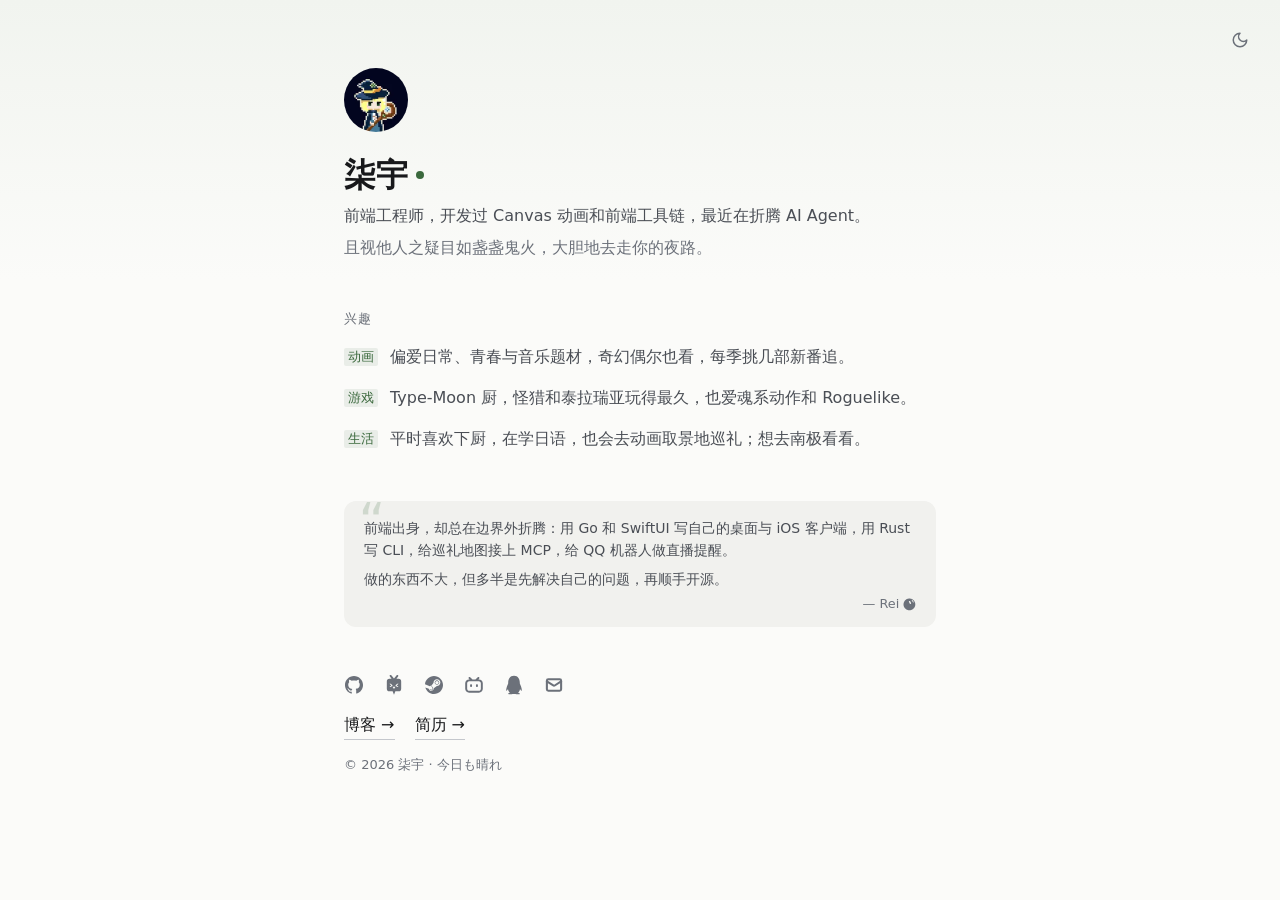
==== commit 69375351: "Sample the iOS status bar from a real fixed element. Co-authored-by: 七宇 <qiyuor2@gmail.com>" ====
--- a/index.html
+++ b/index.html
@@ -63,9 +63,10 @@
     <link rel="icon" href="/favicon-96x96.png" type="image/png" sizes="96x96" />
     <link rel="apple-touch-icon" href="/apple-touch-icon.png" />
     <link rel="manifest" href="/site.webmanifest" />
-    <link rel="stylesheet" href="/style.css?v=1ddd23cd" />
+    <link rel="stylesheet" href="/style.css?v=9c7e54c9" />
   </head>
   <body class="home">
+    <div class="safari-tint" aria-hidden="true"></div>
     <a class="skip" href="#content">跳到内容</a>
     <button type="button" class="theme" id="theme-toggle" aria-label="切换颜色">
       <svg class="moon" viewBox="0 0 24 24" fill="none" stroke="currentColor" stroke-width="2" stroke-linecap="round" stroke-linejoin="round" aria-hidden="true"><path d="M12 3a6 6 0 0 0 9 9 9 9 0 1 1-9-9Z"/></svg>
--- a/style.css
+++ b/style.css
@@ -82,17 +82,20 @@
   position: relative;
 }
 
-body::before {
-  content: "";
+.safari-tint {
   position: fixed;
-  z-index: 5;
   top: 0;
   left: 0;
   right: 0;
-  height: env(safe-area-inset-top, 0px);
-  min-height: 1px;
+  z-index: 2147483647;
+  height: max(11px, env(safe-area-inset-top, 0px));
+  border-style: none;
+  box-shadow: none;
+  transition: none;
+  pointer-events: none;
   background-color: var(--bg-top);
-  pointer-events: none;
+  background-clip: text;
+  -webkit-background-clip: text;
 }
 
 h1,
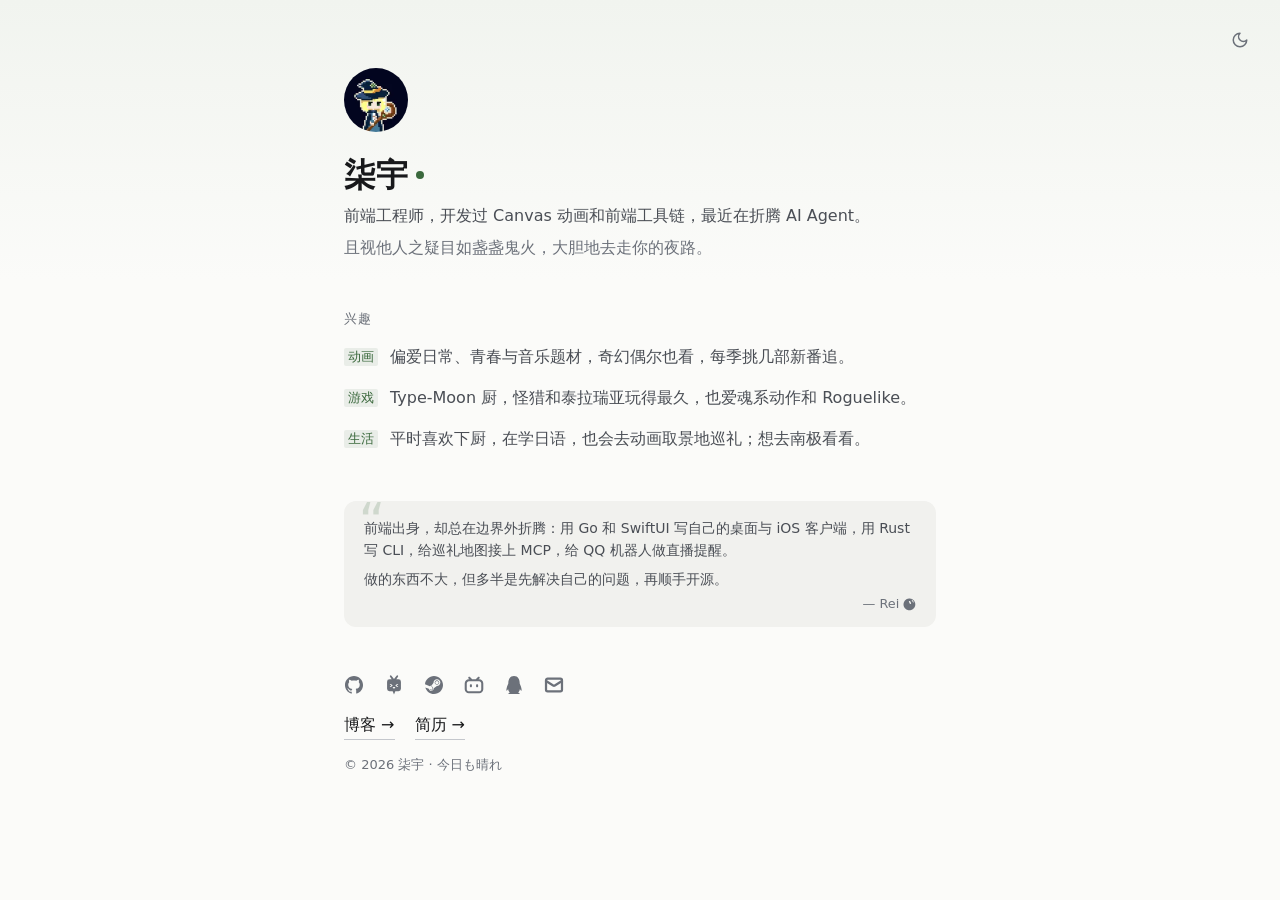
==== commit 30776050: "Add the share card and even out the contact icons. Co-authored-by: 七宇 <qiyuor2@gmail.com>" ====
--- a/index.html
+++ b/index.html
@@ -38,10 +38,14 @@
     <meta property="og:description" content="柒宇，前端工程师。开发过 Canvas 动画和前端工具链，最近在折腾 AI Agent。" />
     <meta property="og:type" content="website" />
     <meta property="og:url" content="https://qiyuor2.me/" />
-    <meta property="og:image" content="https://qiyuor2.me/avatar.webp" />
-    <meta name="twitter:card" content="summary" />
+    <meta property="og:image" content="https://qiyuor2.me/og.png" />
+    <meta property="og:image:width" content="1200" />
+    <meta property="og:image:height" content="630" />
+    <meta property="og:image:alt" content="柒宇，前端工程师。开发过 Canvas 动画和前端工具链，最近在折腾 AI Agent。" />
+    <meta name="twitter:card" content="summary_large_image" />
     <meta name="twitter:title" content="柒宇" />
     <meta name="twitter:description" content="柒宇，前端工程师。开发过 Canvas 动画和前端工具链，最近在折腾 AI Agent。" />
+    <meta name="twitter:image" content="https://qiyuor2.me/og.png" />
     <script type="application/ld+json">
       {
         "@context": "https://schema.org",
@@ -102,13 +106,13 @@
       <div class="rise d4">
         <nav class="social block" aria-label="联系方式">
         <a href="https://github.com/QiYuOr2" aria-label="GitHub" title="GitHub"><svg viewBox="-1.30 -1.08 26.60 26.60" aria-hidden="true" width="20" height="20"><path fill="currentColor" d="M12 .297c-6.63 0-12 5.373-12 12 0 5.303 3.438 9.8 8.205 11.385.6.113.82-.258.82-.577 0-.285-.01-1.04-.015-2.04-3.338.724-4.042-1.61-4.042-1.61C4.422 18.07 3.633 17.7 3.633 17.7c-1.087-.744.084-.729.084-.729 1.205.084 1.838 1.236 1.838 1.236 1.07 1.835 2.809 1.305 3.495.998.108-.776.417-1.305.76-1.605-2.665-.3-5.466-1.332-5.466-5.93 0-1.31.465-2.38 1.235-3.22-.135-.303-.54-1.523.105-3.176 0 0 1.005-.322 3.3 1.23.96-.267 1.98-.399 3-.405 1.02.006 2.04.138 3 .405 2.28-1.552 3.285-1.23 3.285-1.23.645 1.653.24 2.873.12 3.176.765.84 1.23 1.91 1.23 3.22 0 4.61-2.805 5.625-5.475 5.92.42.36.81 1.096.81 2.22 0 1.606-.015 2.896-.015 3.286 0 .315.21.69.825.57C20.565 22.092 24 17.592 24 12.297c0-6.627-5.373-12-12-12"/></svg></a>
-        <a href="https://bgm.tv/user/qiyuor2" aria-label="Bangumi" title="Bangumi"><svg viewBox="2.25 1.58 19.50 19.50" aria-hidden="true" width="20" height="20">
+        <a href="https://bgm.tv/user/qiyuor2" aria-label="Bangumi" title="Bangumi"><svg viewBox="1.90 1.09 20.20 20.20" aria-hidden="true" width="20" height="20">
   <path fill="currentColor" fill-rule="evenodd" d="M8.15 1.7a.9.9 0 0 1 1.25.16L12 5.05l2.6-3.19a.9.9 0 0 1 1.41 1.12L14.35 5.3h2.15A2.5 2.5 0 0 1 19 7.8v7.1a2.5 2.5 0 0 1-2.5 2.5h-3.15L12 20.85 10.65 17.4H7.5A2.5 2.5 0 0 1 5 14.9V7.8a2.5 2.5 0 0 1 2.5-2.5h2.15L7.99 2.98a.9.9 0 0 1 .16-1.28ZM7.55 10.15 9.35 11.7 7.55 13.25h1.35L10.7 11.7 8.9 10.15H7.55Zm7.55 0L13.3 11.7l1.8 1.55h1.35L14.65 11.7l1.8-1.55H15.1ZM10.55 13.15h2.9L12 15.35l-1.45-2.2Z"/>
 </svg></a>
         <a href="https://steamcommunity.com/id/qiyuor2/" aria-label="Steam" title="Steam"><svg viewBox="-1.30 -1.19 26.60 26.60" aria-hidden="true" width="20" height="20"><path fill="currentColor" d="M11.979 0C5.678 0 .511 4.86.022 11.037l6.432 2.658c.545-.371 1.203-.59 1.912-.59.063 0 .125.004.188.006l2.861-4.142V8.91c0-2.495 2.028-4.524 4.524-4.524 2.494 0 4.524 2.031 4.524 4.527s-2.03 4.525-4.524 4.525h-.105l-4.076 2.911c0 .052.004.105.004.159 0 1.875-1.515 3.396-3.39 3.396-1.635 0-3.016-1.173-3.331-2.727L.436 15.27C1.862 20.307 6.486 24 11.979 24c6.627 0 11.999-5.373 11.999-12S18.605 0 11.979 0zM7.54 18.21l-1.473-.61c.262.543.714.999 1.314 1.25 1.297.539 2.793-.076 3.332-1.375.263-.63.264-1.319.005-1.949s-.75-1.121-1.377-1.383c-.624-.26-1.29-.249-1.878-.03l1.523.63c.956.4 1.409 1.5 1.009 2.455-.397.957-1.497 1.41-2.454 1.012H7.54zm11.415-9.303c0-1.662-1.353-3.015-3.015-3.015-1.665 0-3.015 1.353-3.015 3.015 0 1.665 1.35 3.015 3.015 3.015 1.663 0 3.015-1.35 3.015-3.015zm-5.273-.005c0-1.252 1.013-2.266 2.265-2.266 1.249 0 2.266 1.014 2.266 2.266 0 1.251-1.017 2.265-2.266 2.265-1.253 0-2.265-1.014-2.265-2.265z"/></svg></a>
-        <a href="https://space.bilibili.com/10980643" aria-label="Bilibili" title="Bilibili"><svg viewBox="-1.64 -1.41 27.27 27.27" aria-hidden="true" width="20" height="20"><path fill="currentColor" d="M17.813 4.653h.854c1.51.054 2.769.578 3.773 1.574 1.004.995 1.524 2.249 1.56 3.76v7.36c-.036 1.51-.556 2.769-1.56 3.773s-2.262 1.524-3.773 1.56H5.333c-1.51-.036-2.769-.556-3.773-1.56S.036 18.858 0 17.347v-7.36c.036-1.511.556-2.765 1.56-3.76 1.004-.996 2.262-1.52 3.773-1.574h.774l-1.174-1.12a1.234 1.234 0 0 1-.373-.906c0-.356.124-.658.373-.907l.027-.027c.267-.249.573-.373.92-.373.347 0 .653.124.92.373L9.653 4.44c.071.071.134.142.187.213h4.267a.836.836 0 0 1 .16-.213l2.853-2.747c.267-.249.573-.373.92-.373.347 0 .662.151.929.4.267.249.391.551.391.907 0 .355-.124.657-.373.906zM5.333 7.24c-.746.018-1.373.276-1.88.773-.506.498-.769 1.13-.786 1.894v7.52c.017.764.28 1.395.786 1.893.507.498 1.134.756 1.88.773h13.334c.746-.017 1.373-.275 1.88-.773.506-.498.769-1.129.786-1.893v-7.52c-.017-.765-.28-1.396-.786-1.894-.507-.497-1.134-.755-1.88-.773zM8 11.107c.373 0 .684.124.933.373.25.249.383.569.4.96v1.173c-.017.391-.15.711-.4.96-.249.25-.56.374-.933.374s-.684-.125-.933-.374c-.25-.249-.383-.569-.4-.96V12.44c0-.373.129-.689.386-.947.258-.257.574-.386.947-.386zm8 0c.373 0 .684.124.933.373.25.249.383.569.4.96v1.173c-.017.391-.15.711-.4.96-.249.25-.56.374-.933.374s-.684-.125-.933-.374c-.25-.249-.383-.569-.4-.96V12.44c.017-.391.15-.711.4-.96.249-.249.56-.373.933-.373Z"/></svg></a>
-        <a href="http://wpa.qq.com/msgrd?v=3&amp;uin=1176281967&amp;site=qq&amp;menu=yes" aria-label="QQ" title="QQ"><svg viewBox="-0.92 -0.81 25.84 25.84" aria-hidden="true" width="20" height="20"><path fill="currentColor" d="M21.395 15.035a40 40 0 0 0-.803-2.264l-1.079-2.695c.001-.032.014-.562.014-.836C19.526 4.632 17.351 0 12 0S4.474 4.632 4.474 9.241c0 .274.013.804.014.836l-1.08 2.695a39 39 0 0 0-.802 2.264c-1.021 3.283-.69 4.643-.438 4.673.54.065 2.103-2.472 2.103-2.472 0 1.469.756 3.387 2.394 4.771-.612.188-1.363.479-1.845.835-.434.32-.379.646-.301.778.343.578 5.883.369 7.482.189 1.6.18 7.14.389 7.483-.189.078-.132.132-.458-.301-.778-.483-.356-1.233-.646-1.846-.836 1.637-1.384 2.393-3.302 2.393-4.771 0 0 1.563 2.537 2.103 2.472.251-.03.581-1.39-.438-4.673"/></svg></a>
-        <a href="mailto:qiyuor2@gmail.com" aria-label="邮箱" title="邮箱"><svg viewBox="-2.05 -2.05 28.10 28.10" fill="none" stroke="currentColor" stroke-width="2.9" stroke-linecap="round" stroke-linejoin="round" aria-hidden="true" width="20" height="20"><rect width="20" height="16" x="2" y="4" rx="2"/><path d="m22 7-8.97 5.7a1.94 1.94 0 0 1-2.06 0L2 7"/></svg></a>
+        <a href="https://space.bilibili.com/10980643" aria-label="Bilibili" title="Bilibili"><svg viewBox="-0.91 -0.91 25.81 25.81" aria-hidden="true" width="20" height="20"><path fill="currentColor" d="M17.813 4.653h.854c1.51.054 2.769.578 3.773 1.574 1.004.995 1.524 2.249 1.56 3.76v7.36c-.036 1.51-.556 2.769-1.56 3.773s-2.262 1.524-3.773 1.56H5.333c-1.51-.036-2.769-.556-3.773-1.56S.036 18.858 0 17.347v-7.36c.036-1.511.556-2.765 1.56-3.76 1.004-.996 2.262-1.52 3.773-1.574h.774l-1.174-1.12a1.234 1.234 0 0 1-.373-.906c0-.356.124-.658.373-.907l.027-.027c.267-.249.573-.373.92-.373.347 0 .653.124.92.373L9.653 4.44c.071.071.134.142.187.213h4.267a.836.836 0 0 1 .16-.213l2.853-2.747c.267-.249.573-.373.92-.373.347 0 .662.151.929.4.267.249.391.551.391.907 0 .355-.124.657-.373.906zM5.333 7.24c-.746.018-1.373.276-1.88.773-.506.498-.769 1.13-.786 1.894v7.52c.017.764.28 1.395.786 1.893.507.498 1.134.756 1.88.773h13.334c.746-.017 1.373-.275 1.88-.773.506-.498.769-1.129.786-1.893v-7.52c-.017-.765-.28-1.396-.786-1.894-.507-.497-1.134-.755-1.88-.773zM8 11.107c.373 0 .684.124.933.373.25.249.383.569.4.96v1.173c-.017.391-.15.711-.4.96-.249.25-.56.374-.933.374s-.684-.125-.933-.374c-.25-.249-.383-.569-.4-.96V12.44c0-.373.129-.689.386-.947.258-.257.574-.386.947-.386zm8 0c.373 0 .684.124.933.373.25.249.383.569.4.96v1.173c-.017.391-.15.711-.4.96-.249.25-.56.374-.933.374s-.684-.125-.933-.374c-.25-.249-.383-.569-.4-.96V12.44c.017-.391.15-.711.4-.96.249-.249.56-.373.933-.373Z"/></svg></a>
+        <a href="http://wpa.qq.com/msgrd?v=3&amp;uin=1176281967&amp;site=qq&amp;menu=yes" aria-label="QQ" title="QQ"><svg viewBox="-1.20 -1.20 26.40 26.40" aria-hidden="true" width="20" height="20"><path fill="currentColor" d="M21.395 15.035a40 40 0 0 0-.803-2.264l-1.079-2.695c.001-.032.014-.562.014-.836C19.526 4.632 17.351 0 12 0S4.474 4.632 4.474 9.241c0 .274.013.804.014.836l-1.08 2.695a39 39 0 0 0-.802 2.264c-1.021 3.283-.69 4.643-.438 4.673.54.065 2.103-2.472 2.103-2.472 0 1.469.756 3.387 2.394 4.771-.612.188-1.363.479-1.845.835-.434.32-.379.646-.301.778.343.578 5.883.369 7.482.189 1.6.18 7.14.389 7.483-.189.078-.132.132-.458-.301-.778-.483-.356-1.233-.646-1.846-.836 1.637-1.384 2.393-3.302 2.393-4.771 0 0 1.563 2.537 2.103 2.472.251-.03.581-1.39-.438-4.673"/></svg></a>
+        <a href="mailto:qiyuor2@gmail.com" aria-label="邮箱" title="邮箱"><svg viewBox="-0.53 -0.53 25.06 25.06" fill="none" stroke="currentColor" stroke-width="2.8" stroke-linecap="round" stroke-linejoin="round" aria-hidden="true" width="20" height="20"><rect width="20" height="16" x="2" y="4" rx="2"/><path d="m22 7-8.97 5.7a1.94 1.94 0 0 1-2.06 0L2 7"/></svg></a>
         </nav>
         <p class="to-resume"><a href="https://blog.qiyuor2.me/">博客 <span class="go" aria-hidden="true">→</span></a><a href="/resume">简历 <span class="go" aria-hidden="true">→</span></a></p>
       </div>
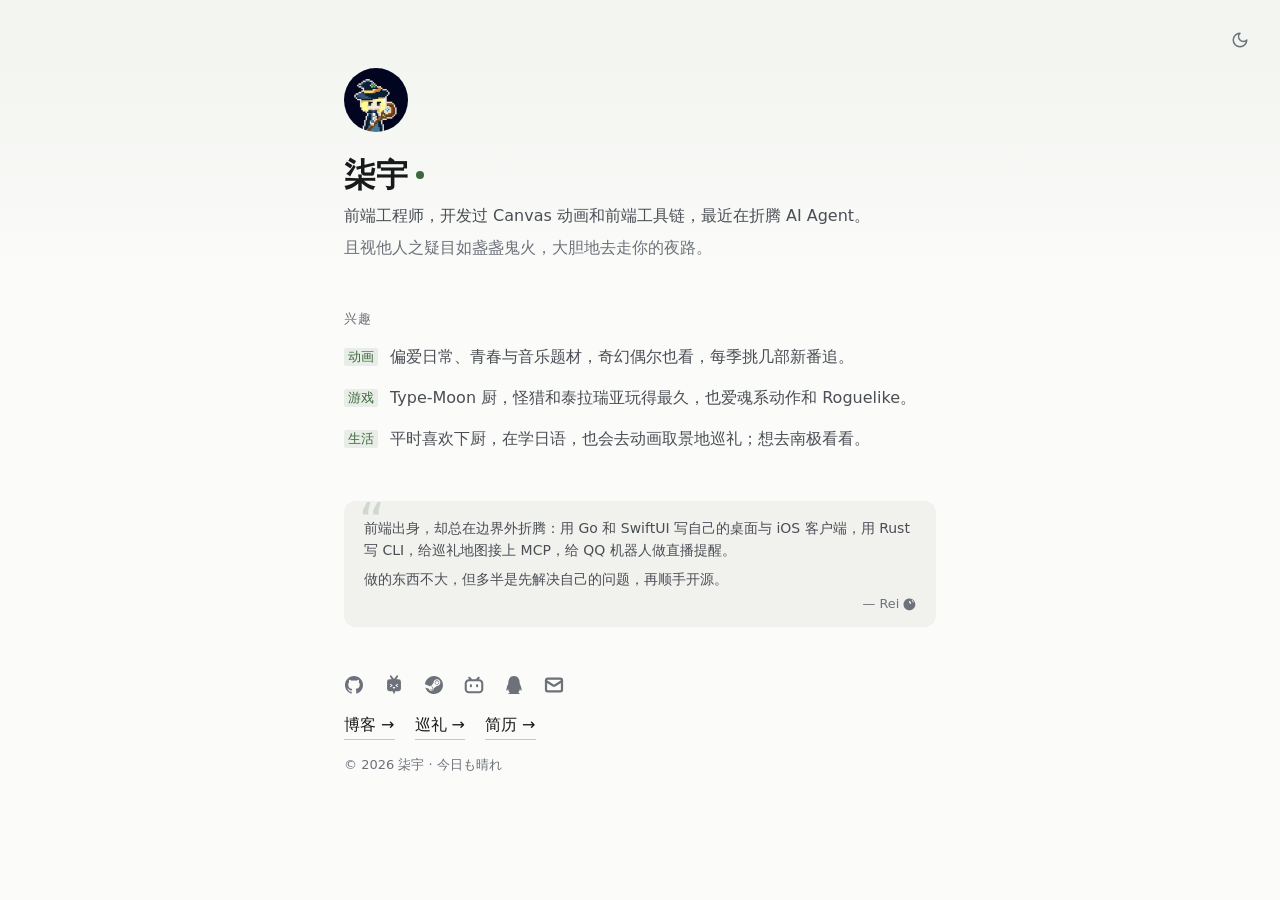
==== commit bceac968: "Add a 巡礼 link between the blog and resume links. Co-authored-by: 七宇 <qiyuor2@gmail.com>" ====
--- a/index.html
+++ b/index.html
@@ -114,7 +114,7 @@
         <a href="http://wpa.qq.com/msgrd?v=3&amp;uin=1176281967&amp;site=qq&amp;menu=yes" aria-label="QQ" title="QQ"><svg viewBox="-1.20 -1.20 26.40 26.40" aria-hidden="true" width="20" height="20"><path fill="currentColor" d="M21.395 15.035a40 40 0 0 0-.803-2.264l-1.079-2.695c.001-.032.014-.562.014-.836C19.526 4.632 17.351 0 12 0S4.474 4.632 4.474 9.241c0 .274.013.804.014.836l-1.08 2.695a39 39 0 0 0-.802 2.264c-1.021 3.283-.69 4.643-.438 4.673.54.065 2.103-2.472 2.103-2.472 0 1.469.756 3.387 2.394 4.771-.612.188-1.363.479-1.845.835-.434.32-.379.646-.301.778.343.578 5.883.369 7.482.189 1.6.18 7.14.389 7.483-.189.078-.132.132-.458-.301-.778-.483-.356-1.233-.646-1.846-.836 1.637-1.384 2.393-3.302 2.393-4.771 0 0 1.563 2.537 2.103 2.472.251-.03.581-1.39-.438-4.673"/></svg></a>
         <a href="mailto:qiyuor2@gmail.com" aria-label="邮箱" title="邮箱"><svg viewBox="-0.53 -0.53 25.06 25.06" fill="none" stroke="currentColor" stroke-width="2.8" stroke-linecap="round" stroke-linejoin="round" aria-hidden="true" width="20" height="20"><rect width="20" height="16" x="2" y="4" rx="2"/><path d="m22 7-8.97 5.7a1.94 1.94 0 0 1-2.06 0L2 7"/></svg></a>
         </nav>
-        <p class="to-resume"><a href="https://blog.qiyuor2.me/">博客 <span class="go" aria-hidden="true">→</span></a><a href="/resume">简历 <span class="go" aria-hidden="true">→</span></a></p>
+        <p class="to-resume"><a href="https://blog.qiyuor2.me/">博客 <span class="go" aria-hidden="true">→</span></a><a href="https://tabi.qiyuor2.me/">巡礼 <span class="go" aria-hidden="true">→</span></a><a href="/resume">简历 <span class="go" aria-hidden="true">→</span></a></p>
       </div>
 
       <footer class="colophon">© 2026 柒宇 · 今日も晴れ</footer>
